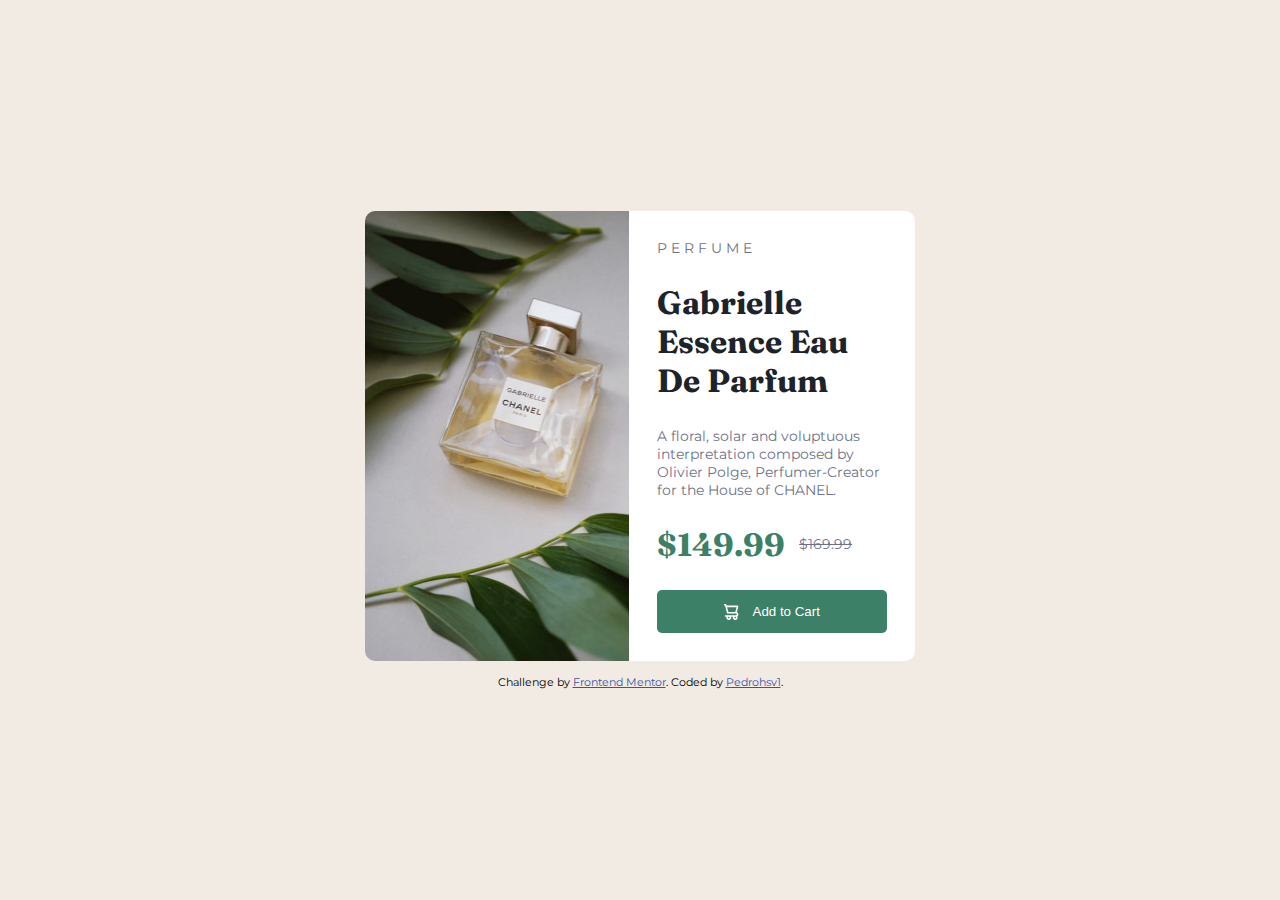
==== CardPreview/index.html @ f2c92291 "Nome da pasta" ====
<!DOCTYPE html>
<html lang="PT-BR">
<head>
  <meta charset="UTF-8">
  <meta name="viewport" content="width=device-width, initial-scale=1.0"> <!-- displays site properly based on user's device -->

  <link rel="icon" type="image/png" sizes="32x32" href="./images/favicon-32x32.png">
  <link rel="stylesheet" href="main.css">
  
  <title>Frontend Mentor | Product preview card component</title>

  <!-- Feel free to remove these styles or customise in your own stylesheet 👍 -->
  <style>
    .attribution { font-size: 11px; text-align: center; }
    .attribution a { color: hsl(228, 45%, 44%); }
  </style>
</head>
<body>
  <div class="preview">
    <div class="perfumeimg"></div>
    <div class="perfumetxt">
      <p class="montserrat">P E R F U M E</p>
      <p class="bold-fraunces">Gabrielle Essence Eau De Parfum</p>
      <p>A floral, solar and voluptuous interpretation composed by Olivier Polge, Perfumer-Creator for the House of CHANEL.</p>
      <div class="values">
        <p class="bold-fraunces" id="value">$149.99</p>
        <p><s>$169.99</s></p>
      </div>
      <button><img src="images/icon-cart.svg" alt=""><p>Add to Cart</p></button>
    </div>
  </div>
  <div class="attribution">
    Challenge by <a href="https://www.frontendmentor.io?ref=challenge" target="_blank">Frontend Mentor</a>. 
    Coded by <a href="https://github.com/Pedrohsv1">Pedrohsv1</a>.
  </div>
</body>
</html>
---- CardPreview/main.css ----
@import url('https://fonts.googleapis.com/css2?family=Fraunces:opsz,wght@9..144,700&family=Montserrat:wght@500;700&display=swap');
|
* {
  padding: 0;
  margin: 0;
  margin-block: 0;
}

body {
  font-size: 14px;
  font-family: 'Montserrat';
  display: flex;
  flex-direction: column;
  align-items: center;
  justify-content: center;
  margin: 1.5em 1em;
  gap: 1em;
  background-color: hsl(30, 38%, 92%);
}

p {
  color: hsl(228, 12%, 48%);
  margin-block: 0;
}

button {
  padding: 1em 1em;
  display: flex;
  gap: 1em;
  align-items: center;
  justify-content: center;
  border: none;
  border-radius: 5px;
  background-color: hsl(158, 36%, 37%);
  transition: scale 800ms;
}

button:hover {
  scale: 101%;
  background-color: hsl(158, 47%, 56%);
}

button p {
  color: white;
}

.preview {
  width: 100%;
  border-radius: 10px;
  background-color: white;
  overflow: hidden;
}

.perfumeimg {
  background-image: url("images/image-product-mobile.jpg");
  background-size: cover;
  background-repeat: no-repeat;
  height: 35vh;
  width: 100%;
}

.perfumetxt {
  margin: 1.5em 1em;
  display: flex;
  flex-direction: column;
  gap: 1em;
}

.values {
  display: flex;
  text-align: center;
  align-items: center;
  gap: 1em;
}

.bold-fraunces {
  color: hsl(212, 21%, 14%);
  font-family: 'Fraunces';
  font-weight: 700;
  font-size: xx-large;
}

#value {
  color:  hsl(158, 36%, 37%);
}

@media (min-width: 700px) {
  body {
    height: 100vh;
    align-items: center;
    justify-content: center;
    margin: 0;
  }
  .preview {
    max-width: 550px;
    max-height: 450px;
    width: 80vw;
    height: 80vh;
    display: flex;
    position: relative;
    flex-direction: row;
    
  }
  .perfumeimg {
    background-image: url("images/image-product-desktop.jpg");
    width: 170%;
    height: 100%;
  }
  .perfumetxt {
    margin: 2em;
    display: flex;
    flex-direction: column;
    justify-content: space-between;
    gap: 1.5em;
  }
}
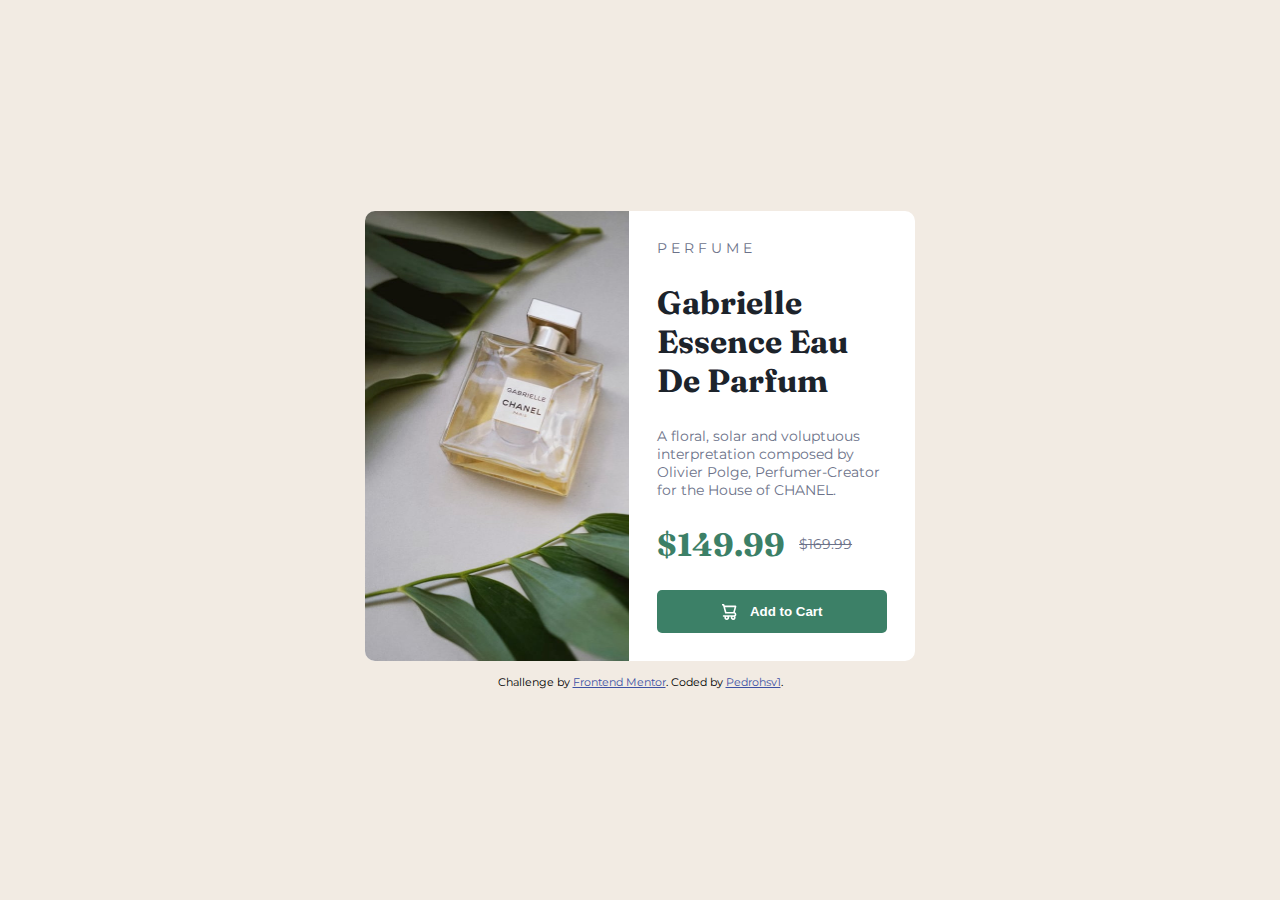
==== commit 04435b23: "button erro" ====
--- a/CardPreview/index.html
+++ b/CardPreview/index.html
@@ -1,5 +1,5 @@
 <!DOCTYPE html>
-<html lang="PT-BR">
+<html lang="en">
 <head>
   <meta charset="UTF-8">
   <meta name="viewport" content="width=device-width, initial-scale=1.0"> <!-- displays site properly based on user's device -->
@@ -16,7 +16,7 @@
   </style>
 </head>
 <body>
-  <div class="preview">
+  <div class="preview" role="main">
     <div class="perfumeimg"></div>
     <div class="perfumetxt">
       <p class="montserrat">P E R F U M E</p>
@@ -26,7 +26,7 @@
         <p class="bold-fraunces" id="value">$149.99</p>
         <p><s>$169.99</s></p>
       </div>
-      <button><img src="images/icon-cart.svg" alt=""><p>Add to Cart</p></button>
+      <button><img src="images/icon-cart.svg" alt="">Add to Cart</button>
     </div>
   </div>
   <div class="attribution">
--- a/CardPreview/main.css
+++ b/CardPreview/main.css
@@ -33,15 +33,14 @@
   border-radius: 5px;
   background-color: hsl(158, 36%, 37%);
   transition: scale 800ms;
+  color: white;
+  font-weight: 700;
 }
 
 button:hover {
   scale: 101%;
   background-color: hsl(158, 47%, 56%);
-}
-
-button p {
-  color: white;
+  
 }
 
 .preview {
